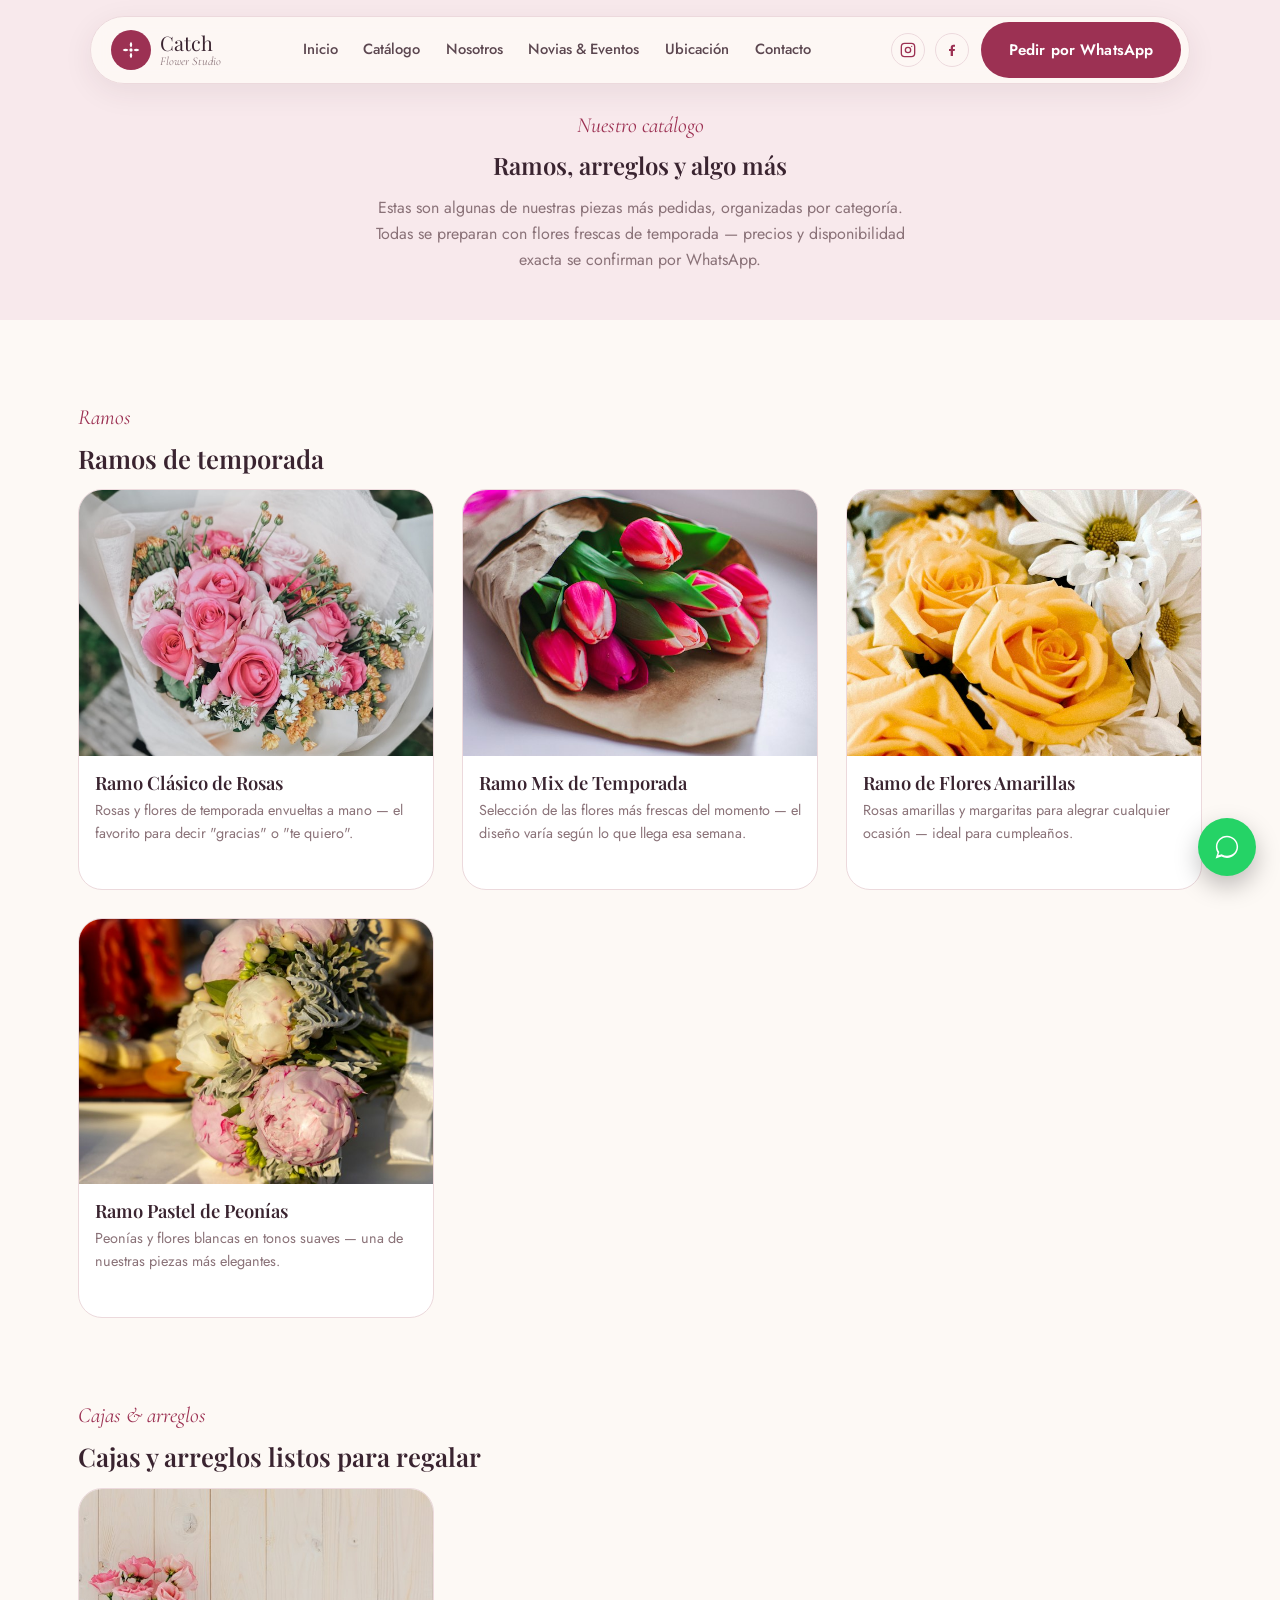
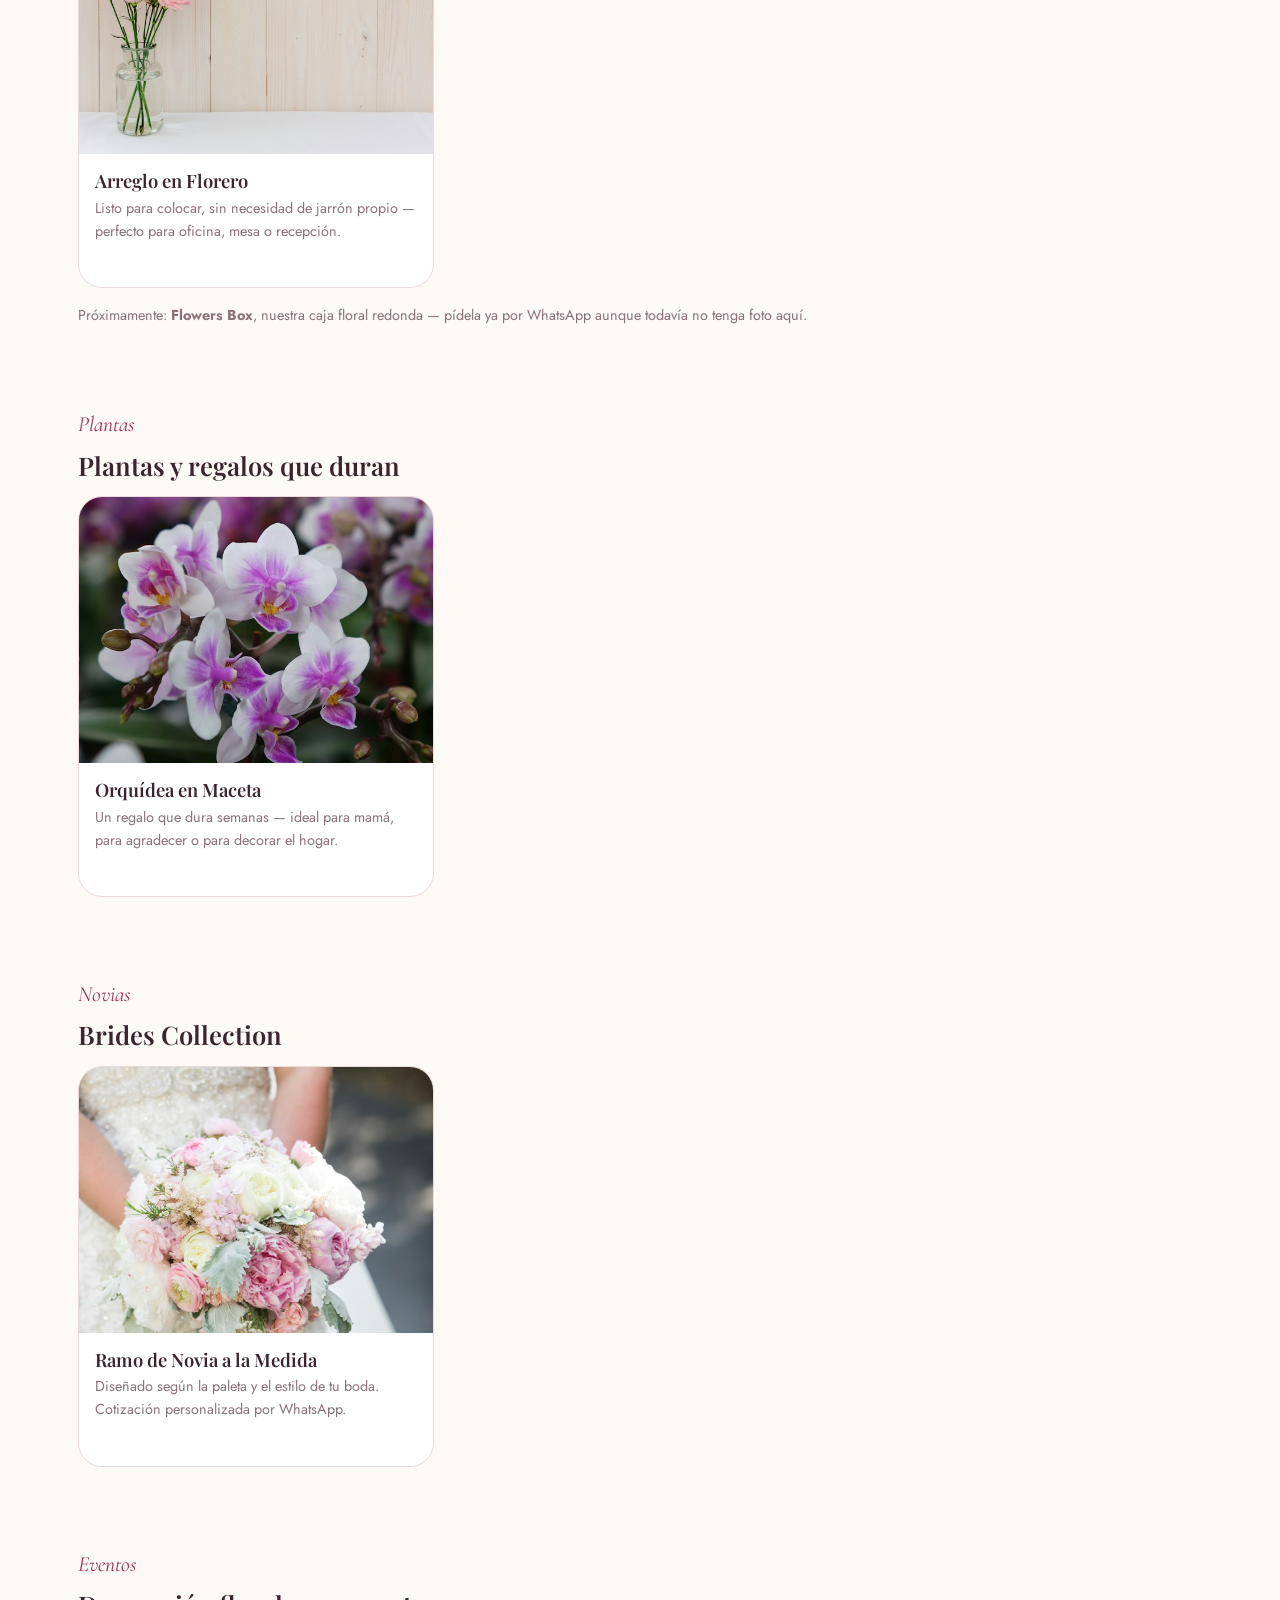
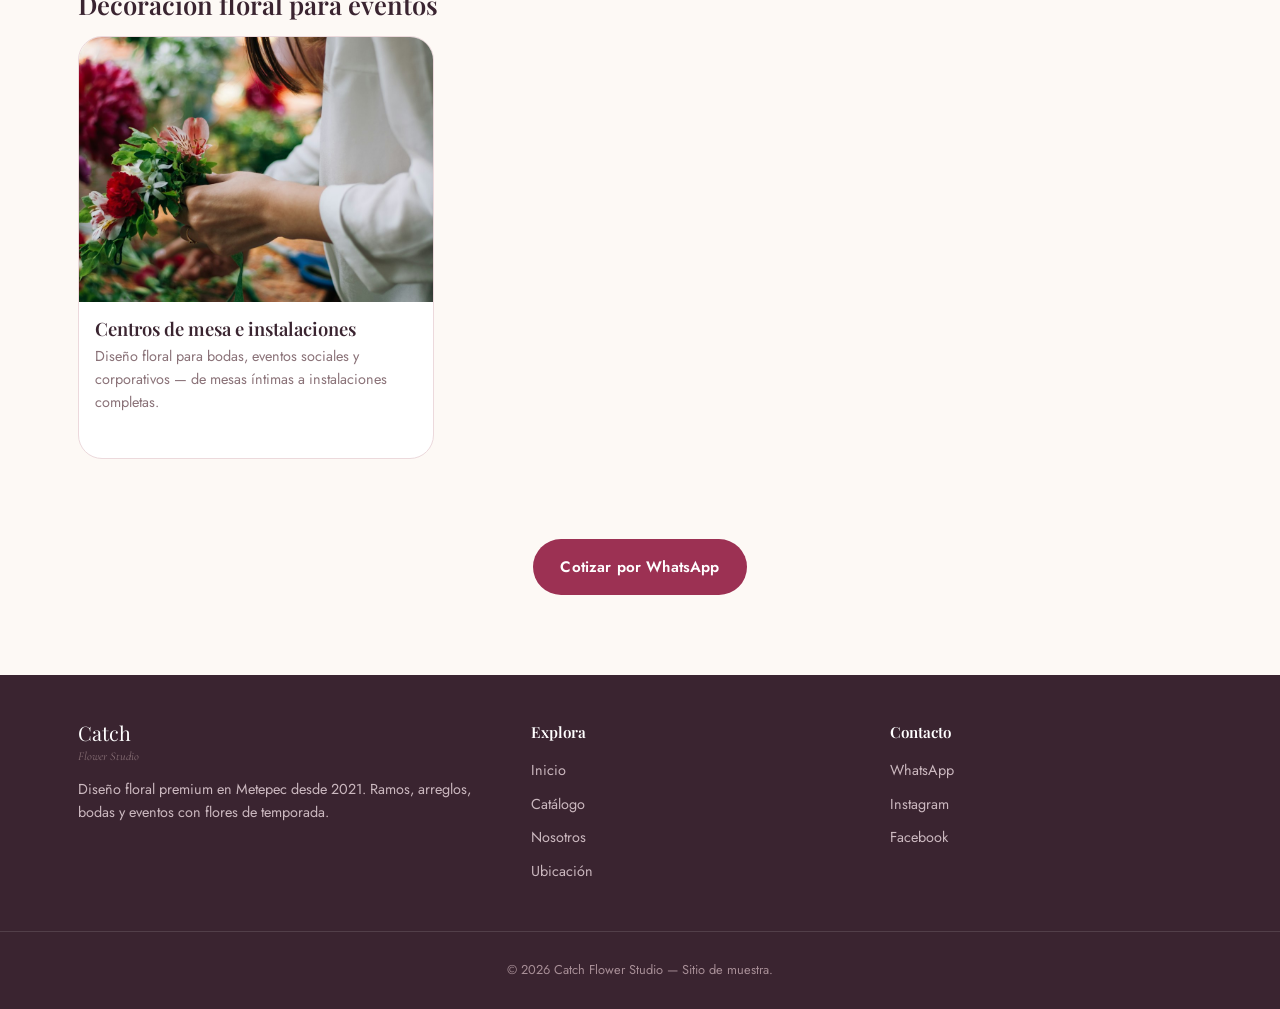
==== catalogo.html @ 6ced2c9b "Demo página web - Catch Flower Studio Landing page de muestra para Catch Flower Studio (florería en " ====
<!DOCTYPE html>
<html lang="es-MX">
<head>
<meta charset="UTF-8">
<meta name="viewport" content="width=device-width, initial-scale=1.0">
<title>Catálogo — Catch Flower Studio</title>

<link rel="preconnect" href="https://fonts.googleapis.com">
<link rel="preconnect" href="https://fonts.gstatic.com" crossorigin>
<link href="https://fonts.googleapis.com/css2?family=Playfair+Display:wght@500;600;700&family=Cormorant+Garamond:ital@1&family=Jost:wght@400;500;600;700&display=swap" rel="stylesheet">

<meta name="description" content="Catálogo de ramos, arreglos, plantas, novias y eventos de Catch Flower Studio — florería en Metepec. Pide por WhatsApp con entrega a domicilio en Metepec y Toluca.">
<link rel="canonical" href="https://catchflowerstudio.a01771796.workers.dev/catalogo.html">

<meta property="og:type" content="website">
<meta property="og:site_name" content="Catch Flower Studio">
<meta property="og:title" content="Catálogo — Catch Flower Studio">
<meta property="og:description" content="Ramos, arreglos, plantas, novias y eventos. Florería en Metepec con entrega a domicilio.">
<meta property="og:url" content="https://catchflowerstudio.a01771796.workers.dev/catalogo.html">
<meta property="og:image" content="https://catchflowerstudio.a01771796.workers.dev/images/hero-shop.jpg">
<meta property="og:locale" content="es_MX">

<link rel="icon" type="image/svg+xml" href="favicon.svg">
<link rel="stylesheet" href="style.css">
</head>
<body>

<!-- ============ HEADER ============ -->
<header class="site-header">
  <div class="header-inner">
    <a href="index.html" class="brand">
      <span class="brand-badge" aria-hidden="true">
        <svg viewBox="0 0 24 24" fill="#ffffff"><circle cx="12" cy="12" r="2"/><path d="M12 2c-2 2-2 5 0 7 2-2 2-5 0-7zM12 22c2-2 2-5 0-7-2 2-2 5 0 7zM2 12c2-2 5-2 7 0-2 2-5 2-7 0zM22 12c-2-2-5-2-7 0 2 2 5 2 7 0z"/></svg>
      </span>
      <span class="brand-name">Catch<small>Flower Studio</small></span>
    </a>

    <nav class="main-nav" id="main-nav">
      <a href="index.html#top">Inicio</a>
      <a href="catalogo.html">Catálogo</a>
      <a href="index.html#nosotros">Nosotros</a>
      <a href="index.html#servicios">Novias &amp; Eventos</a>
      <a href="index.html#ubicacion">Ubicación</a>
      <a href="index.html#contacto">Contacto</a>
    </nav>

    <div class="header-actions">
      <div class="social-inline">
        <a href="https://www.instagram.com/catchflowerstudio/" target="_blank" rel="noopener" aria-label="Instagram de Catch Flower Studio">
          <svg viewBox="0 0 24 24" fill="none" stroke="currentColor" stroke-width="2"><rect x="2" y="2" width="20" height="20" rx="5"/><circle cx="12" cy="12" r="4"/><circle cx="17.5" cy="6.5" r="1" fill="currentColor" stroke="none"/></svg>
        </a>
        <a href="https://www.facebook.com/catchfloreria/" target="_blank" rel="noopener" aria-label="Facebook de Catch Florería">
          <svg viewBox="0 0 24 24" fill="currentColor"><path d="M13.5 21v-7.5H16l.5-3H13.5V8.5c0-.9.3-1.5 1.6-1.5H16.5V4.3c-.3 0-1.3-.1-2.4-.1-2.4 0-4 1.5-4 4.2V10.5H7.5v3H10V21h3.5z"/></svg>
        </a>
      </div>
      <a class="btn btn-primary" href="https://wa.me/525574127775?text=Hola%20Catch%20Flower%20Studio%2C%20me%20gustar%C3%ADa%20pedir%20un%20arreglo%20floral%20%F0%9F%8C%B7" target="_blank" rel="noopener">
        Pedir por WhatsApp
      </a>
      <button class="nav-toggle" id="nav-toggle" aria-expanded="false" aria-controls="main-nav" aria-label="Abrir menú">
        <span></span>
      </button>
    </div>
  </div>
</header>

<!-- ============ HERO DE CATÁLOGO ============ -->
<section class="catalog-page-hero">
  <div class="container">
    <span class="eyebrow">Nuestro catálogo</span>
    <h1>Ramos, arreglos y algo más</h1>
    <p style="max-width:560px;margin:0 auto;color:var(--color-text-soft)">
      Estas son algunas de nuestras piezas más pedidas, organizadas por categoría. Todas se preparan con flores frescas de temporada — precios y disponibilidad exacta se confirman por WhatsApp.
    </p>
  </div>
</section>

<!-- PENDIENTE: este catálogo es una selección de muestra. El sitio anterior
     (catchfloreria.com/tienda) tenía un catálogo más extenso con precios —
     retomar esas fichas de producto y fotos originales cuando estén disponibles,
     y agregar aquí el archivo catalogo-data.js si la lista crece de ~15 ítems. -->

<section>
  <div class="container">

    <div class="catalog-category">
      <span class="eyebrow">Ramos</span>
      <h2>Ramos de temporada</h2>
      <div class="catalog-grid">
        <article class="catalog-card">
          <img src="images/ramo-rosas.jpg" alt="Ramo clásico de rosas rosas envuelto en papel kraft" loading="lazy">
          <div class="catalog-card-body">
            <h3>Ramo Clásico de Rosas</h3>
            <p>Rosas y flores de temporada envueltas a mano — el favorito para decir "gracias" o "te quiero".</p>
          </div>
        </article>
        <article class="catalog-card">
          <img src="images/ramo-mix-temporada.jpg" alt="Ramo mix de tulipanes rosas de temporada" loading="lazy">
          <div class="catalog-card-body">
            <h3>Ramo Mix de Temporada</h3>
            <p>Selección de las flores más frescas del momento — el diseño varía según lo que llega esa semana.</p>
          </div>
        </article>
        <article class="catalog-card">
          <img src="images/ramo-amarillo.jpg" alt="Ramo de rosas amarillas y margaritas blancas" loading="lazy">
          <div class="catalog-card-body">
            <h3>Ramo de Flores Amarillas</h3>
            <p>Rosas amarillas y margaritas para alegrar cualquier ocasión — ideal para cumpleaños.</p>
          </div>
        </article>
        <article class="catalog-card">
          <img src="images/ramo-peonias.jpg" alt="Ramo pastel de peonías rosas y blancas" loading="lazy">
          <div class="catalog-card-body">
            <h3>Ramo Pastel de Peonías</h3>
            <p>Peonías y flores blancas en tonos suaves — una de nuestras piezas más elegantes.</p>
          </div>
        </article>
      </div>
    </div>

    <div class="catalog-category">
      <span class="eyebrow">Cajas &amp; arreglos</span>
      <h2>Cajas y arreglos listos para regalar</h2>
      <div class="catalog-grid">
        <article class="catalog-card">
          <img src="images/arreglo-florero.jpg" alt="Arreglo floral en florero de vidrio con flores rosas" loading="lazy">
          <div class="catalog-card-body">
            <h3>Arreglo en Florero</h3>
            <p>Listo para colocar, sin necesidad de jarrón propio — perfecto para oficina, mesa o recepción.</p>
          </div>
        </article>
      </div>
      <!-- PENDIENTE: agregar tarjeta con foto real de "Flowers Box" (caja floral redonda) —
           producto confirmado del catálogo anterior de Catch (catchfloreria.com/tienda),
           sin foto propia disponible todavía para esta muestra. -->
      <p style="color:var(--color-text-soft);font-size:0.9rem;margin-top:var(--space-sm)">
        Próximamente: <strong>Flowers Box</strong>, nuestra caja floral redonda — pídela ya por WhatsApp aunque todavía no tenga foto aquí.
      </p>
    </div>

    <div class="catalog-category">
      <span class="eyebrow">Plantas</span>
      <h2>Plantas y regalos que duran</h2>
      <div class="catalog-grid">
        <article class="catalog-card">
          <img src="images/orquidea.jpg" alt="Orquídea rosa y blanca en maceta" loading="lazy">
          <div class="catalog-card-body">
            <h3>Orquídea en Maceta</h3>
            <p>Un regalo que dura semanas — ideal para mamá, para agradecer o para decorar el hogar.</p>
          </div>
        </article>
      </div>
    </div>

    <div class="catalog-category">
      <span class="eyebrow">Novias</span>
      <h2>Brides Collection</h2>
      <div class="catalog-grid">
        <article class="catalog-card">
          <img src="images/novias.jpg" alt="Novia sosteniendo un ramo de flores rosas y blancas" loading="lazy">
          <div class="catalog-card-body">
            <h3>Ramo de Novia a la Medida</h3>
            <p>Diseñado según la paleta y el estilo de tu boda. Cotización personalizada por WhatsApp.</p>
          </div>
        </article>
      </div>
    </div>

    <div class="catalog-category">
      <span class="eyebrow">Eventos</span>
      <h2>Decoración floral para eventos</h2>
      <div class="catalog-grid">
        <article class="catalog-card">
          <img src="images/eventos.jpg" alt="Florista preparando un arreglo floral para un evento" loading="lazy">
          <div class="catalog-card-body">
            <h3>Centros de mesa e instalaciones</h3>
            <p>Diseño floral para bodas, eventos sociales y corporativos — de mesas íntimas a instalaciones completas.</p>
          </div>
        </article>
      </div>
    </div>

    <div class="catalog-cta">
      <a class="btn btn-primary" href="https://wa.me/525574127775?text=Hola%2C%20me%20gustar%C3%ADa%20cotizar%20un%20pedido" target="_blank" rel="noopener">Cotizar por WhatsApp</a>
    </div>

  </div>
</section>

<!-- ============ FOOTER ============ -->
<footer class="site-footer">
  <div class="container footer-grid">
    <div class="footer-brand">
      <span class="brand-name">Catch<small>Flower Studio</small></span>
      <p>Diseño floral premium en Metepec desde 2021. Ramos, arreglos, bodas y eventos con flores de temporada.</p>
    </div>
    <div class="footer-col">
      <h4>Explora</h4>
      <ul>
        <li><a href="index.html#top">Inicio</a></li>
        <li><a href="catalogo.html">Catálogo</a></li>
        <li><a href="index.html#nosotros">Nosotros</a></li>
        <li><a href="index.html#ubicacion">Ubicación</a></li>
      </ul>
    </div>
    <div class="footer-col">
      <h4>Contacto</h4>
      <ul>
        <li><a href="https://wa.me/525574127775" target="_blank" rel="noopener">WhatsApp</a></li>
        <li><a href="https://www.instagram.com/catchflowerstudio/" target="_blank" rel="noopener">Instagram</a></li>
        <li><a href="https://www.facebook.com/catchfloreria/" target="_blank" rel="noopener">Facebook</a></li>
      </ul>
    </div>
  </div>
  <div class="footer-bottom">
    © 2026 Catch Flower Studio — Sitio de muestra.
  </div>
</footer>

<a class="whatsapp-float" href="https://wa.me/525574127775?text=Hola%20Catch%20Flower%20Studio%2C%20me%20gustar%C3%ADa%20pedir%20un%20arreglo%20floral%20%F0%9F%8C%B7" target="_blank" rel="noopener" aria-label="Pedir por WhatsApp">
  <svg viewBox="0 0 32 32" fill="currentColor"><path d="M16 3C9 3 3.3 8.7 3.3 15.7c0 2.5.7 4.8 1.9 6.8L3 29l6.7-2.1c1.9 1 4 1.6 6.3 1.6 7 0 12.7-5.7 12.7-12.7C28.7 8.7 23 3 16 3zm0 23c-2 0-3.9-.5-5.6-1.5l-.4-.2-4 1.2 1.2-3.9-.3-.4C5.8 19.6 5 17.7 5 15.7 5 9.7 9.9 4.8 16 4.8s11 4.9 11 10.9S22.1 26 16 26z"/></svg>
</a>

<script src="script.js"></script>
</body>
</html>
---- style.css ----
/* ============================================================
   Design tokens — adaptados de assets/tokens.css (skill
   landing-negocio-general) a la identidad real de Catch Flower
   Studio: rojo vino del logo, verde salvia de la fachada,
   rosa empolvado de sus fotos de producto.
   ============================================================ */
:root {
  /* Color */
  --color-bg: #fdf9f5;
  --color-panel: #f8e9ec;
  --color-panel-alt: #eef1e6;
  --color-footer: #3a2430;
  --color-border: #ecd9dc;
  --color-heading: #3a2430;
  --color-text: #5c4750;
  --color-text-soft: #8a7278;
  --color-white: #ffffff;
  --color-primary: #9c3153;
  --color-primary-dark: #7c2340;
  --color-accent-green: #a9c0a0;
  --color-gold: #c9a15a;

  /* Tipografía */
  --font-display: "Playfair Display", Georgia, serif;
  --font-script: "Cormorant Garamond", Georgia, serif;
  --font-body: "Jost", system-ui, sans-serif;

  /* Espaciado */
  --space-xs: 0.5rem;
  --space-sm: 1rem;
  --space-md: 1.75rem;
  --space-lg: 3rem;
  --space-xl: 5rem;

  /* Layout */
  --content-max: 1180px;
  --radius: 12px;
  --radius-lg: 24px;
  --transition: 0.25s ease;

  /* Header flotante tipo "pill" */
  --header-gap: 1rem;
  --header-height: 68px;
  --header-clearance: calc(var(--header-height) + var(--header-gap) * 2 + 0.5rem);
}

/* ============================================================
   Reset base
   ============================================================ */
* { box-sizing: border-box; }
html { scroll-behavior: smooth; }
body {
  margin: 0;
  background: var(--color-bg);
  color: var(--color-text);
  font-family: var(--font-body);
  font-size: 16px;
  line-height: 1.6;
  -webkit-font-smoothing: antialiased;
}
img { max-width: 100%; display: block; }
a { color: inherit; text-decoration: none; }
ul { margin: 0; padding: 0; list-style: none; }
h1, h2, h3, h4 {
  font-family: var(--font-display);
  color: var(--color-heading);
  margin: 0 0 var(--space-sm);
  line-height: 1.2;
  font-weight: 600;
}
p { margin: 0 0 var(--space-sm); }
.container {
  max-width: var(--content-max);
  margin: 0 auto;
  padding: 0 var(--space-md);
}
section { padding: var(--space-xl) 0; }
.eyebrow {
  display: inline-block;
  font-family: var(--font-script);
  font-style: italic;
  font-size: 1.35rem;
  color: var(--color-primary);
  margin-bottom: var(--space-xs);
}
.section-head { text-align: center; max-width: 640px; margin: 0 auto var(--space-lg); }
.section-head p { color: var(--color-text-soft); }

/* Palabra circulada a mano — acento tipográfico */
.doodle-word {
  position: relative;
  display: inline-block;
  white-space: nowrap;
}
.doodle-word::before {
  content: "";
  position: absolute;
  inset: -0.08em -0.2em;
  border: 2px solid var(--color-primary);
  border-radius: 60% 40% 55% 45% / 45% 55% 40% 60%;
  transform: rotate(-2deg);
  pointer-events: none;
  opacity: 0.6;
}

/* ============================================================
   Botones
   ============================================================ */
.btn {
  display: inline-flex;
  align-items: center;
  gap: 0.5rem;
  padding: 0.85rem 1.6rem;
  border-radius: 999px;
  font-family: var(--font-body);
  font-weight: 600;
  font-size: 0.95rem;
  letter-spacing: 0.01em;
  border: 2px solid transparent;
  cursor: pointer;
  transition: transform var(--transition), box-shadow var(--transition), background var(--transition);
}
.btn-primary {
  background: var(--color-primary);
  color: var(--color-white);
}
.btn-primary:hover { background: var(--color-primary-dark); transform: translateY(-1px); }
.btn-outline {
  background: transparent;
  border-color: var(--color-primary);
  color: var(--color-primary);
}
.btn-outline:hover { background: var(--color-primary); color: var(--color-white); }
.btn-light {
  background: var(--color-white);
  color: var(--color-primary);
}
.btn-light:hover { transform: translateY(-1px); box-shadow: 0 8px 20px rgba(0,0,0,0.15); }
.btn svg { width: 18px; height: 18px; flex-shrink: 0; }

/* ============================================================
   Header flotante "pill"
   ============================================================ */
.site-header {
  position: fixed;
  top: var(--header-gap);
  left: 50%;
  transform: translateX(-50%);
  width: calc(100% - 2rem);
  max-width: 1100px;
  height: var(--header-height);
  background: rgba(253, 249, 245, 0.9);
  backdrop-filter: blur(10px);
  border: 1px solid var(--color-border);
  border-radius: 999px;
  z-index: 1000;
  box-shadow: 0 8px 30px rgba(58, 36, 48, 0.08);
}
.site-header .header-inner {
  height: 100%;
  display: flex;
  align-items: center;
  justify-content: space-between;
  padding: 0 0.5rem 0 1.25rem;
}
.brand {
  display: flex;
  align-items: center;
  gap: 0.6rem;
  flex-shrink: 0;
}
.brand-badge {
  width: 40px;
  height: 40px;
  border-radius: 50%;
  background: var(--color-primary);
  display: flex;
  align-items: center;
  justify-content: center;
  flex-shrink: 0;
}
.brand-badge svg { width: 20px; height: 20px; }
.brand-name {
  font-family: var(--font-display);
  font-size: 1.25rem;
  color: var(--color-heading);
  line-height: 1;
}
.brand-name small {
  display: block;
  font-family: var(--font-script);
  font-style: italic;
  font-size: 0.75rem;
  color: var(--color-text-soft);
  font-weight: 400;
  margin-top: 2px;
}

.main-nav {
  display: flex;
  align-items: center;
  gap: 1.6rem;
}
.main-nav a {
  font-size: 0.92rem;
  font-weight: 500;
  color: var(--color-text);
  transition: color var(--transition);
}
.main-nav a:hover { color: var(--color-primary); }

.header-actions { display: flex; align-items: center; gap: 0.75rem; }
.social-inline { display: flex; gap: 0.6rem; }
.social-inline a {
  width: 34px;
  height: 34px;
  border-radius: 50%;
  border: 1px solid var(--color-border);
  display: flex;
  align-items: center;
  justify-content: center;
  transition: background var(--transition), border-color var(--transition);
}
.social-inline a:hover { background: var(--color-panel); border-color: var(--color-primary); }
.social-inline svg { width: 16px; height: 16px; color: var(--color-primary); }

.nav-toggle {
  display: none;
  width: 40px;
  height: 40px;
  border-radius: 50%;
  border: 1px solid var(--color-border);
  background: transparent;
  align-items: center;
  justify-content: center;
  cursor: pointer;
  flex-shrink: 0;
}
.nav-toggle span,
.nav-toggle span::before,
.nav-toggle span::after {
  display: block;
  width: 18px;
  height: 2px;
  background: var(--color-heading);
  position: relative;
  transition: transform var(--transition), opacity var(--transition);
}
.nav-toggle span::before,
.nav-toggle span::after { content: ""; position: absolute; left: 0; }
.nav-toggle span::before { top: -6px; }
.nav-toggle span::after { top: 6px; }
.nav-toggle[aria-expanded="true"] span { background: transparent; }
.nav-toggle[aria-expanded="true"] span::before { transform: rotate(45deg); top: 0; }
.nav-toggle[aria-expanded="true"] span::after { transform: rotate(-45deg); top: 0; }

/* ============================================================
   Hero
   ============================================================ */
.hero {
  position: relative;
  min-height: 92vh;
  display: flex;
  align-items: center;
  padding-top: var(--header-clearance);
  overflow: hidden;
}
.hero-bg {
  position: absolute;
  inset: 0;
  background: url("images/hero-shop.jpg") center 30% / cover no-repeat;
}
.hero-bg::after {
  content: "";
  position: absolute;
  inset: 0;
  background: linear-gradient(180deg, rgba(58,36,48,0.55) 0%, rgba(58,36,48,0.72) 100%);
}
.hero-content {
  position: relative;
  z-index: 2;
  max-width: 640px;
  color: var(--color-white);
}
.hero-content .eyebrow { color: #f3c9d3; }
.hero-content h1 {
  color: var(--color-white);
  font-size: clamp(2.4rem, 5vw, 3.6rem);
  margin-bottom: var(--space-sm);
}
.hero-content .doodle-word::before { border-color: #f3c9d3; opacity: 0.8; }
.hero-content p.lead {
  font-size: 1.15rem;
  color: #f3e6e9;
  max-width: 520px;
}
.hero-meta {
  display: flex;
  flex-wrap: wrap;
  gap: 0.5rem 1.5rem;
  margin: var(--space-sm) 0 var(--space-md);
  font-size: 0.9rem;
  color: #f3e6e9;
}
.hero-meta span { display: flex; align-items: center; gap: 0.4rem; }
.hero-meta svg { width: 16px; height: 16px; color: var(--color-gold); }
.hero-actions { display: flex; flex-wrap: wrap; gap: 1rem; }

/* ============================================================
   Sobre nosotros
   ============================================================ */
.about {
  background: var(--color-panel);
}
.about-grid {
  display: grid;
  grid-template-columns: 0.9fr 1.1fr;
  gap: var(--space-xl);
  align-items: center;
}
.about-card img {
  border-radius: var(--radius-lg);
  width: 100%;
  aspect-ratio: 4/5;
  object-fit: cover;
  box-shadow: 0 20px 40px rgba(58, 36, 48, 0.15);
}
.about-text .eyebrow { display: block; }
.about-text h2 { font-size: clamp(1.8rem, 3vw, 2.4rem); }
.about-facts {
  display: grid;
  grid-template-columns: repeat(3, 1fr);
  gap: var(--space-sm);
  margin-top: var(--space-md);
}
.about-fact {
  background: var(--color-white);
  border-radius: var(--radius);
  padding: var(--space-sm);
  text-align: center;
  border: 1px solid var(--color-border);
}
.about-fact strong {
  display: block;
  font-family: var(--font-display);
  font-size: 1.4rem;
  color: var(--color-primary);
}
.about-fact span { font-size: 0.82rem; color: var(--color-text-soft); }

/* ============================================================
   Catálogo (tarjetas)
   ============================================================ */
.catalog-grid {
  display: grid;
  grid-template-columns: repeat(3, 1fr);
  gap: var(--space-md);
}
.catalog-card {
  background: var(--color-white);
  border-radius: var(--radius-lg);
  overflow: hidden;
  border: 1px solid var(--color-border);
  transition: transform var(--transition), box-shadow var(--transition);
}
.catalog-card:hover { transform: translateY(-4px); box-shadow: 0 16px 32px rgba(58, 36, 48, 0.12); }
.catalog-card img { aspect-ratio: 4/3; object-fit: cover; width: 100%; }
.catalog-card-body { padding: var(--space-sm) var(--space-sm) var(--space-md); }
.catalog-card-body h3 { font-size: 1.15rem; margin-bottom: 0.3rem; }
.catalog-card-body p { font-size: 0.9rem; color: var(--color-text-soft); margin-bottom: var(--space-sm); }
.catalog-tag {
  display: inline-block;
  font-size: 0.72rem;
  text-transform: uppercase;
  letter-spacing: 0.06em;
  color: var(--color-primary);
  background: var(--color-panel);
  padding: 0.25rem 0.6rem;
  border-radius: 999px;
  margin-bottom: 0.6rem;
}
.catalog-cta { text-align: center; margin-top: var(--space-lg); }

/* ============================================================
   Servicios especiales
   ============================================================ */
.services { background: var(--color-panel-alt); }
.services-grid {
  display: grid;
  grid-template-columns: repeat(3, 1fr);
  gap: var(--space-md);
}
.service-card {
  background: var(--color-white);
  border-radius: var(--radius-lg);
  overflow: hidden;
  border: 1px solid var(--color-border);
  display: flex;
  flex-direction: column;
}
.service-card img { aspect-ratio: 16/10; object-fit: cover; width: 100%; }
.service-card-body { padding: var(--space-md); flex: 1; display: flex; flex-direction: column; }
.service-card-body h3 { font-size: 1.3rem; }
.service-card-body p { color: var(--color-text-soft); flex: 1; }
.service-card-body a { margin-top: var(--space-sm); font-weight: 600; color: var(--color-primary); }
.service-card-body a:hover { text-decoration: underline; }

/* ============================================================
   Testimonios
   ============================================================ */
.testimonials-grid {
  display: grid;
  grid-template-columns: repeat(2, 1fr);
  gap: var(--space-md);
}
.testimonial-card {
  background: var(--color-panel);
  border-radius: var(--radius-lg);
  padding: var(--space-lg);
  position: relative;
}
.testimonial-card::before {
  content: "\201C";
  font-family: var(--font-display);
  font-size: 4rem;
  color: var(--color-primary);
  opacity: 0.25;
  position: absolute;
  top: 0.5rem;
  left: 1.2rem;
  line-height: 1;
}
.testimonial-card p.quote {
  font-family: var(--font-script);
  font-style: italic;
  font-size: 1.25rem;
  color: var(--color-heading);
  position: relative;
  z-index: 1;
}
.testimonial-author {
  display: flex;
  align-items: center;
  gap: 0.6rem;
  margin-top: var(--space-sm);
}
.testimonial-avatar {
  width: 38px;
  height: 38px;
  border-radius: 50%;
  background: var(--color-primary);
  color: var(--color-white);
  display: flex;
  align-items: center;
  justify-content: center;
  font-family: var(--font-display);
  font-size: 0.95rem;
}
.testimonial-author strong { display: block; font-size: 0.92rem; }
.testimonial-author span { font-size: 0.8rem; color: var(--color-text-soft); }

/* ============================================================
   Ubicación y mapa
   ============================================================ */
.location-grid {
  display: grid;
  grid-template-columns: repeat(3, 1fr);
  gap: var(--space-md);
  margin-bottom: var(--space-lg);
}
.location-card {
  background: var(--color-white);
  border: 1px solid var(--color-border);
  border-radius: var(--radius-lg);
  padding: var(--space-md);
}
.location-card svg { width: 28px; height: 28px; color: var(--color-primary); margin-bottom: var(--space-xs); }
.location-card h3 { font-size: 1.05rem; margin-bottom: 0.3rem; }
.location-card p { color: var(--color-text-soft); font-size: 0.92rem; margin-bottom: 0; }

.map-placeholder {
  border-radius: var(--radius-lg);
  overflow: hidden;
  height: 340px;
  background: var(--color-panel-alt) url("images/hero-shop.jpg") center/cover;
  position: relative;
  display: flex;
  align-items: center;
  justify-content: center;
}
.map-placeholder::before {
  content: "";
  position: absolute;
  inset: 0;
  background: rgba(58, 36, 48, 0.45);
}
.map-trigger {
  position: relative;
  z-index: 1;
}
.map-placeholder iframe { width: 100%; height: 100%; border: 0; display: block; }

/* ============================================================
   Contacto
   ============================================================ */
.contact { background: var(--color-primary); color: var(--color-white); }
.contact-grid {
  display: grid;
  grid-template-columns: 1.1fr 0.9fr;
  gap: var(--space-xl);
  align-items: center;
}
.contact h2 { color: var(--color-white); }
.contact .eyebrow { color: #f3c9d3; }
.contact p.lead { color: #f3e6e9; }
.contact-list { display: grid; gap: var(--space-sm); margin-top: var(--space-md); }
.contact-item {
  display: flex;
  align-items: center;
  gap: 0.8rem;
  background: rgba(255,255,255,0.08);
  border-radius: var(--radius);
  padding: 0.9rem 1.1rem;
}
.contact-item svg { width: 20px; height: 20px; flex-shrink: 0; color: var(--color-gold); }
.contact-item a, .contact-item span { font-size: 0.95rem; }
.contact-card {
  background: var(--color-white);
  color: var(--color-text);
  border-radius: var(--radius-lg);
  padding: var(--space-lg);
  text-align: center;
}
.contact-card h3 { color: var(--color-heading); }
.contact-card .btn-primary { width: 100%; justify-content: center; margin-top: var(--space-sm); }

/* ============================================================
   Footer
   ============================================================ */
.site-footer {
  background: var(--color-footer);
  color: #cbb8bf;
  padding: var(--space-lg) 0 var(--space-md);
}
.footer-grid {
  display: grid;
  grid-template-columns: 1.3fr 1fr 1fr;
  gap: var(--space-lg);
}
.footer-brand .brand-name { color: var(--color-white); }
.footer-brand p { color: #cbb8bf; font-size: 0.9rem; margin-top: var(--space-sm); }
.footer-col h4 { color: var(--color-white); font-size: 0.95rem; margin-bottom: var(--space-sm); }
.footer-col ul { display: grid; gap: 0.5rem; }
.footer-col a { font-size: 0.9rem; color: #cbb8bf; transition: color var(--transition); }
.footer-col a:hover { color: var(--color-white); }
.footer-bottom {
  margin-top: var(--space-lg);
  padding-top: var(--space-md);
  border-top: 1px solid rgba(255,255,255,0.12);
  text-align: center;
  font-size: 0.8rem;
  color: #a88f97;
}

/* ============================================================
   WhatsApp flotante
   ============================================================ */
.whatsapp-float {
  position: fixed;
  bottom: 1.5rem;
  right: 1.5rem;
  width: 58px;
  height: 58px;
  border-radius: 50%;
  background: #25D366;
  display: flex;
  align-items: center;
  justify-content: center;
  box-shadow: 0 10px 24px rgba(0,0,0,0.25);
  z-index: 999;
  transition: transform var(--transition);
}
.whatsapp-float:hover { transform: scale(1.08); }
.whatsapp-float svg { width: 28px; height: 28px; color: #fff; }

/* ============================================================
   Página de catálogo completo
   ============================================================ */
.catalog-page-hero {
  padding-top: var(--header-clearance);
  padding-bottom: var(--space-lg);
  background: var(--color-panel);
  text-align: center;
}
.catalog-category { margin-bottom: var(--space-xl); }
.catalog-category h2 { font-size: 1.6rem; }
.catalog-category .eyebrow { display: block; }

/* ============================================================
   Responsive
   ============================================================ */
@media (max-width: 900px) {
  .about-grid { grid-template-columns: 1fr; }
  .about-card img { aspect-ratio: 16/9; }
  .catalog-grid { grid-template-columns: repeat(2, 1fr); }
  .services-grid { grid-template-columns: 1fr; }
  .testimonials-grid { grid-template-columns: 1fr; }
  .location-grid { grid-template-columns: 1fr; }
  .contact-grid { grid-template-columns: 1fr; }
  .footer-grid { grid-template-columns: 1fr; gap: var(--space-md); }
}

@media (max-width: 768px) {
  .main-nav, .social-inline { display: none; }
  .nav-toggle { display: flex; }
  .main-nav {
    position: fixed;
    top: calc(var(--header-clearance) - 0.5rem);
    left: 1rem;
    right: 1rem;
    background: var(--color-white);
    border: 1px solid var(--color-border);
    border-radius: var(--radius-lg);
    flex-direction: column;
    align-items: flex-start;
    padding: var(--space-sm) var(--space-md);
    gap: 0.9rem;
    box-shadow: 0 16px 32px rgba(58,36,48,0.15);
    opacity: 0;
    pointer-events: none;
    transform: translateY(-8px);
    transition: opacity var(--transition), transform var(--transition);
  }
  .main-nav.is-open {
    display: flex;
    opacity: 1;
    pointer-events: auto;
    transform: translateY(0);
  }
}

@media (max-width: 390px) {
  .container { padding: 0 var(--space-sm); }
  .hero-content h1 { font-size: 2.1rem; }
  .about-facts { grid-template-columns: 1fr; }
  .catalog-grid { grid-template-columns: 1fr; }
}
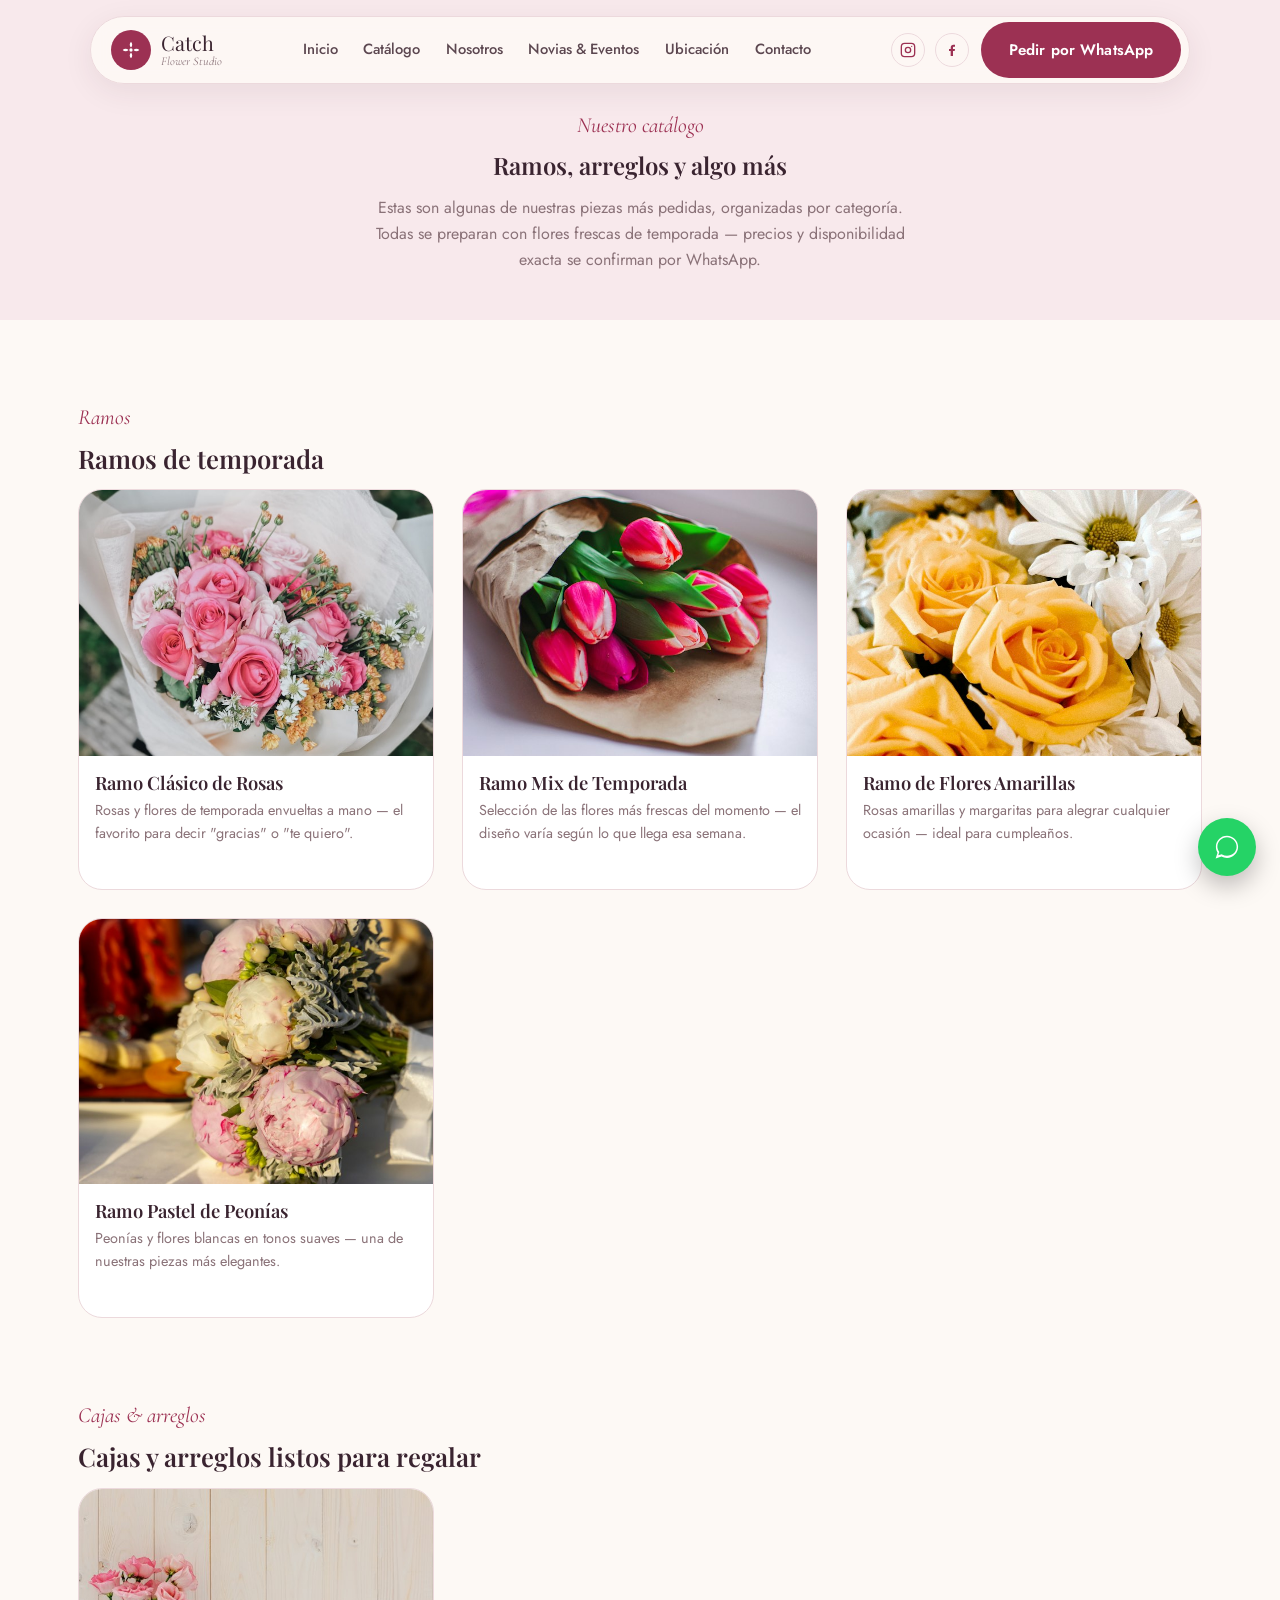
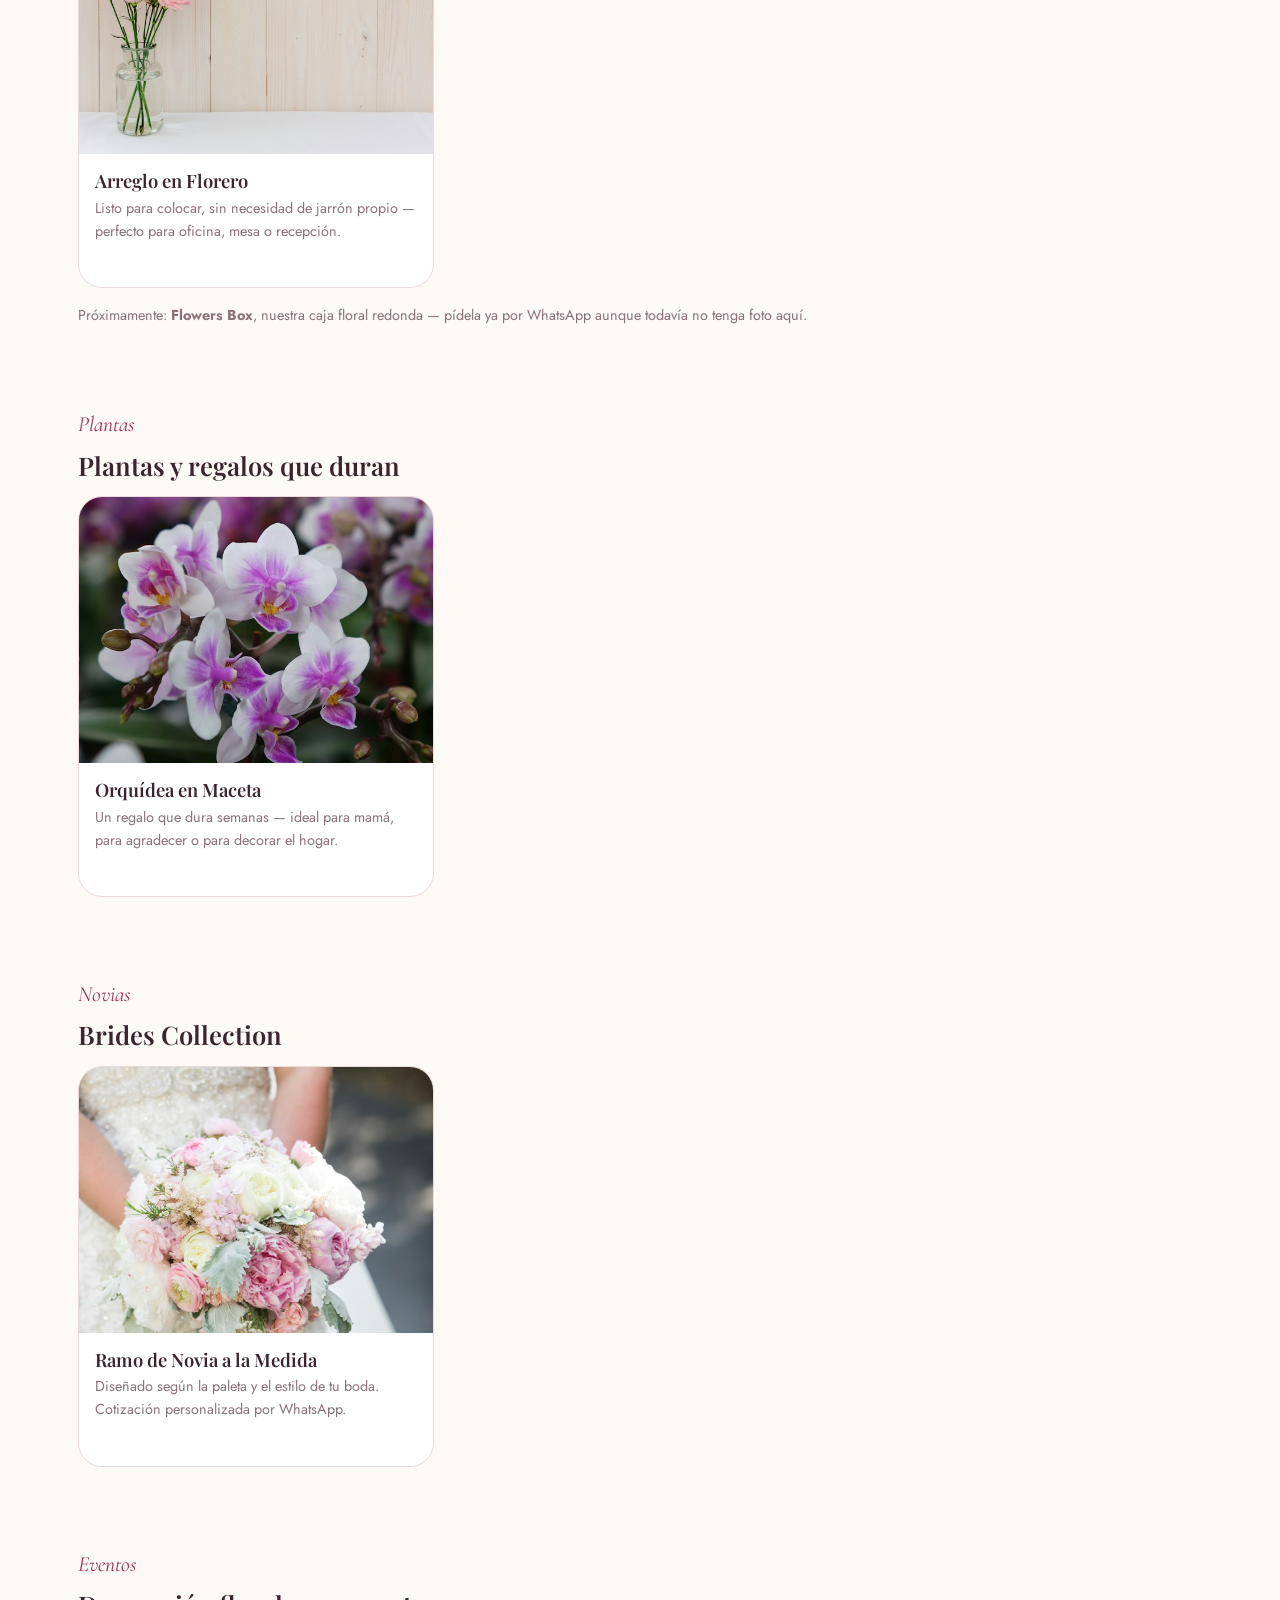
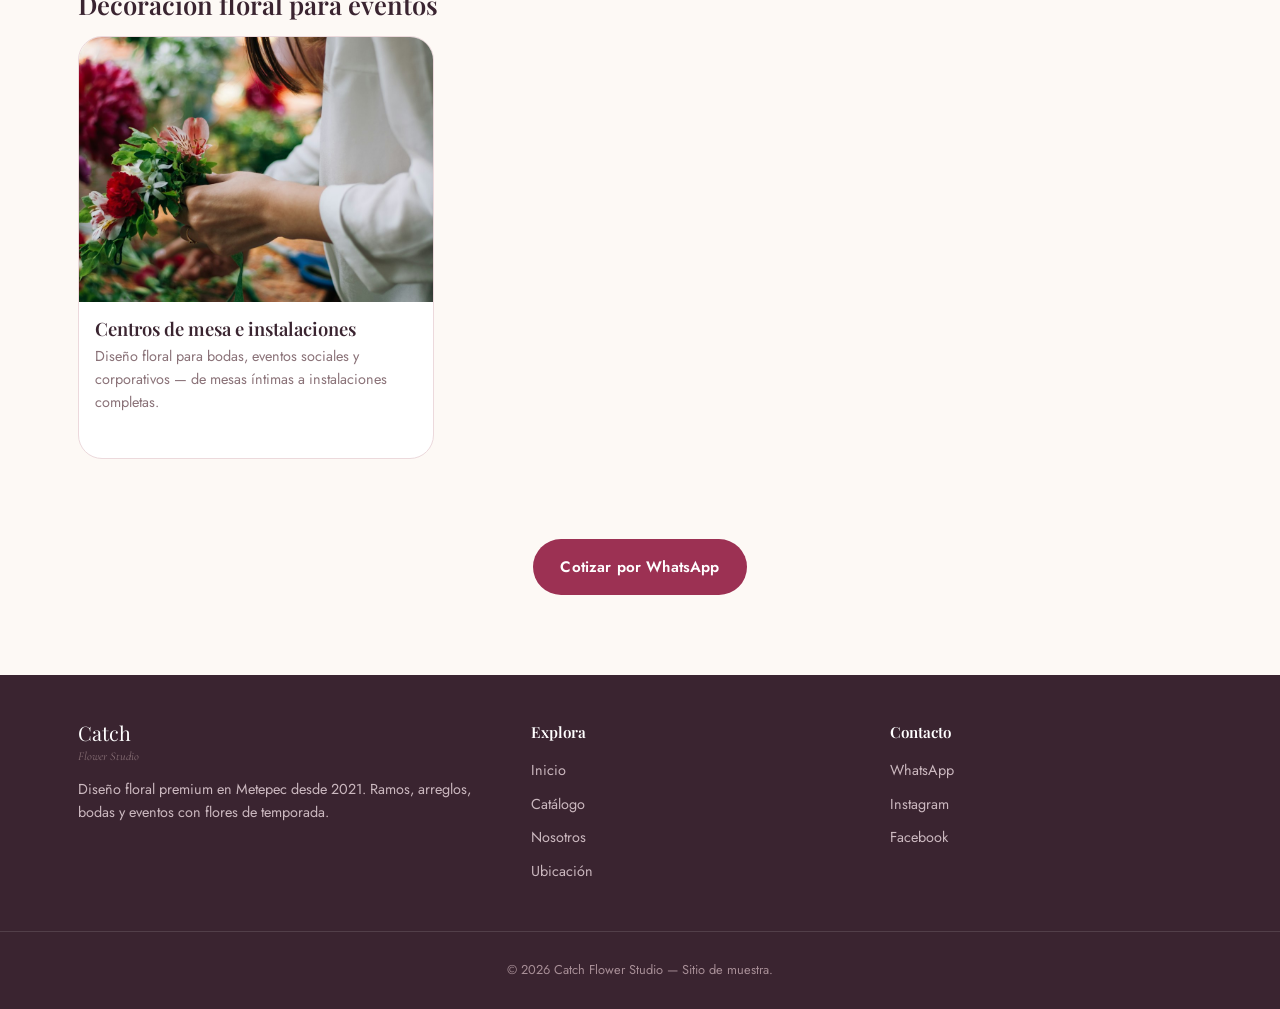
==== commit 5e1820fa: "Ajusta responsive móvil y agrega imagen de preview para WhatsApp/Instagram - Corrige el header en pa" ====
--- a/catalogo.html
+++ b/catalogo.html
@@ -17,8 +17,18 @@
 <meta property="og:title" content="Catálogo — Catch Flower Studio">
 <meta property="og:description" content="Ramos, arreglos, plantas, novias y eventos. Florería en Metepec con entrega a domicilio.">
 <meta property="og:url" content="https://catchflowerstudio.a01771796.workers.dev/catalogo.html">
-<meta property="og:image" content="https://catchflowerstudio.a01771796.workers.dev/images/hero-shop.jpg">
+<meta property="og:image" content="https://catchflowerstudio.a01771796.workers.dev/images/og-image.jpg">
+<meta property="og:image:secure_url" content="https://catchflowerstudio.a01771796.workers.dev/images/og-image.jpg">
+<meta property="og:image:type" content="image/jpeg">
+<meta property="og:image:width" content="1200">
+<meta property="og:image:height" content="630">
+<meta property="og:image:alt" content="Flores frescas de temporada en Catch Flower Studio, Metepec">
 <meta property="og:locale" content="es_MX">
+
+<meta name="twitter:card" content="summary_large_image">
+<meta name="twitter:title" content="Catálogo — Catch Flower Studio">
+<meta name="twitter:description" content="Ramos, arreglos, plantas, novias y eventos. Florería en Metepec con entrega a domicilio.">
+<meta name="twitter:image" content="https://catchflowerstudio.a01771796.workers.dev/images/og-image.jpg">
 
 <link rel="icon" type="image/svg+xml" href="favicon.svg">
 <link rel="stylesheet" href="style.css">
--- a/style.css
+++ b/style.css
@@ -639,9 +639,21 @@
   }
 }
 
+@media (max-width: 480px) {
+  /* El botón de WhatsApp del header y el hamburguesa no caben junto al
+     nombre de la marca en pantallas angostas — se quita el botón de texto
+     aquí y se deja el botón flotante de WhatsApp como acceso rápido. */
+  .header-actions .btn-primary { display: none; }
+}
+
 @media (max-width: 390px) {
   .container { padding: 0 var(--space-sm); }
+  .brand-name { font-size: 1.1rem; }
   .hero-content h1 { font-size: 2.1rem; }
+  .hero-actions { flex-direction: column; align-items: stretch; }
+  .hero-actions .btn { justify-content: center; }
   .about-facts { grid-template-columns: 1fr; }
   .catalog-grid { grid-template-columns: 1fr; }
-}
+  .whatsapp-float { width: 50px; height: 50px; bottom: 1rem; right: 1rem; }
+  .whatsapp-float svg { width: 24px; height: 24px; }
+}
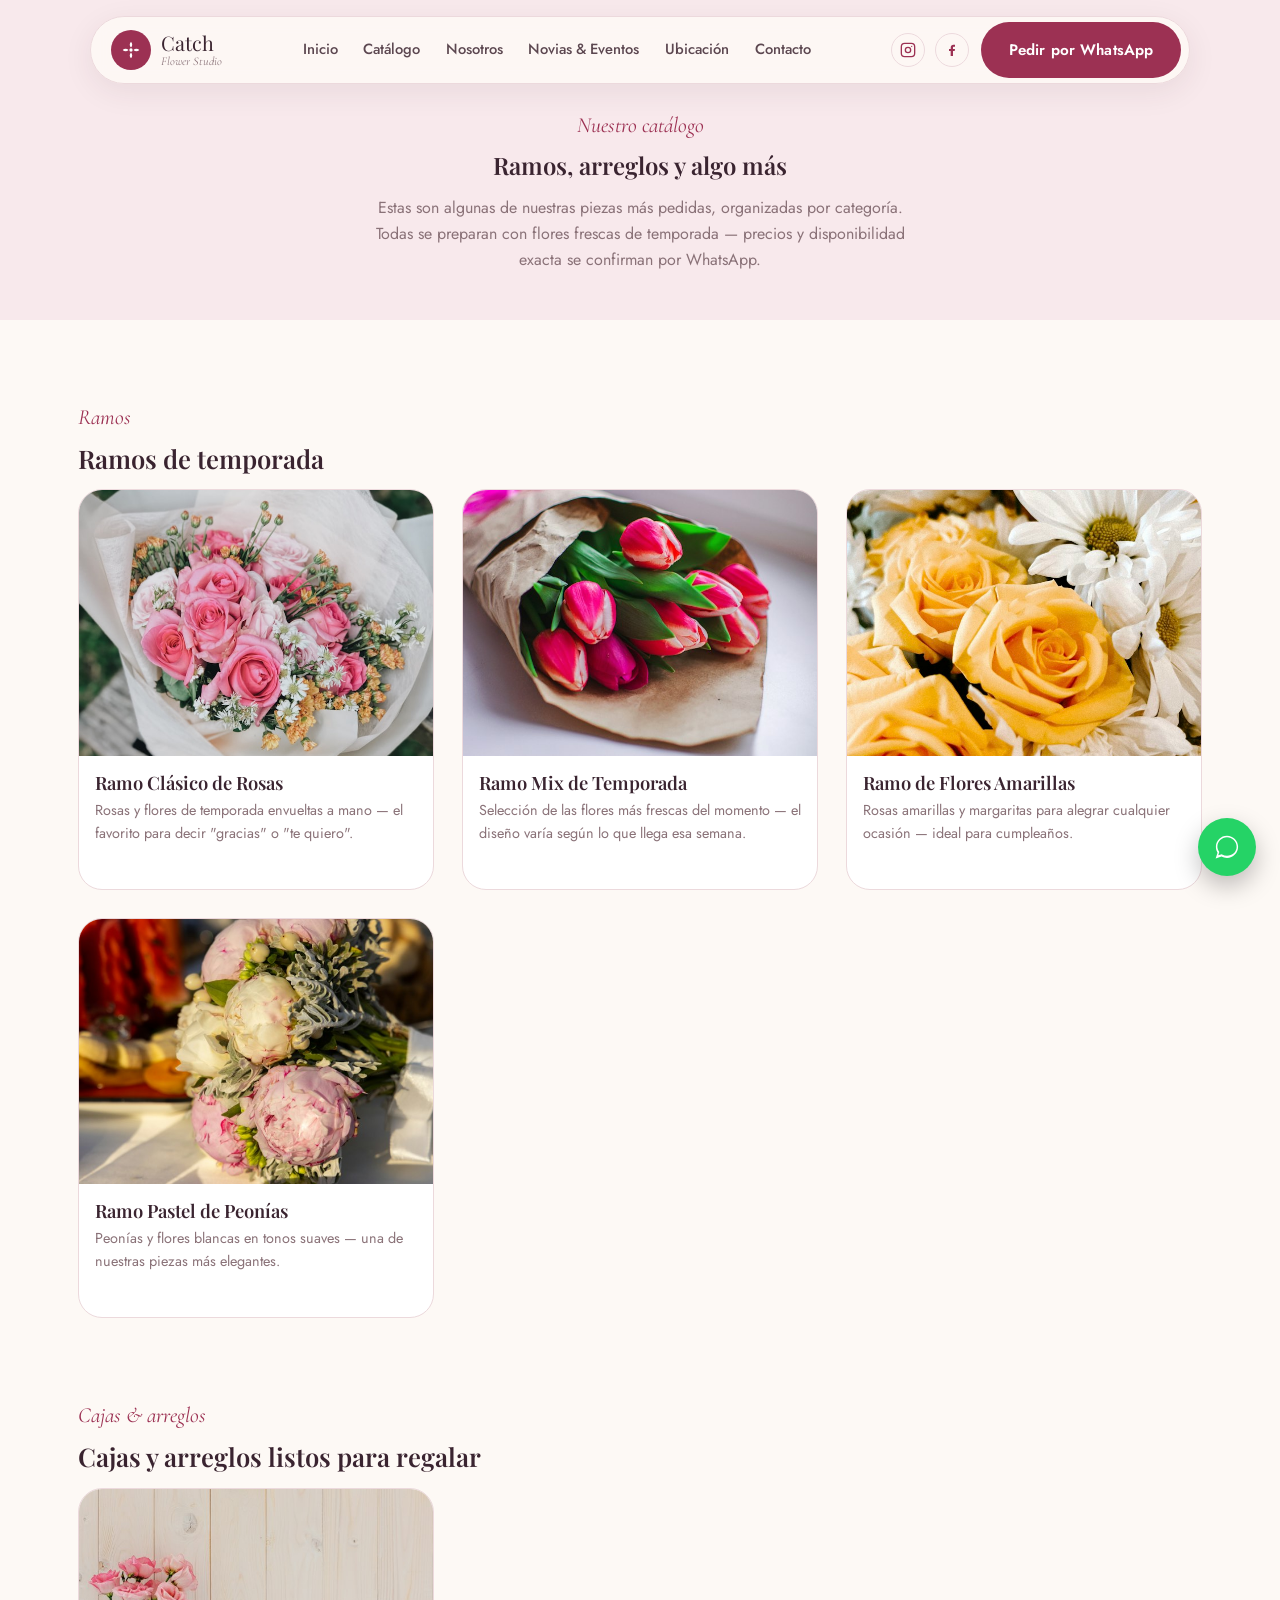
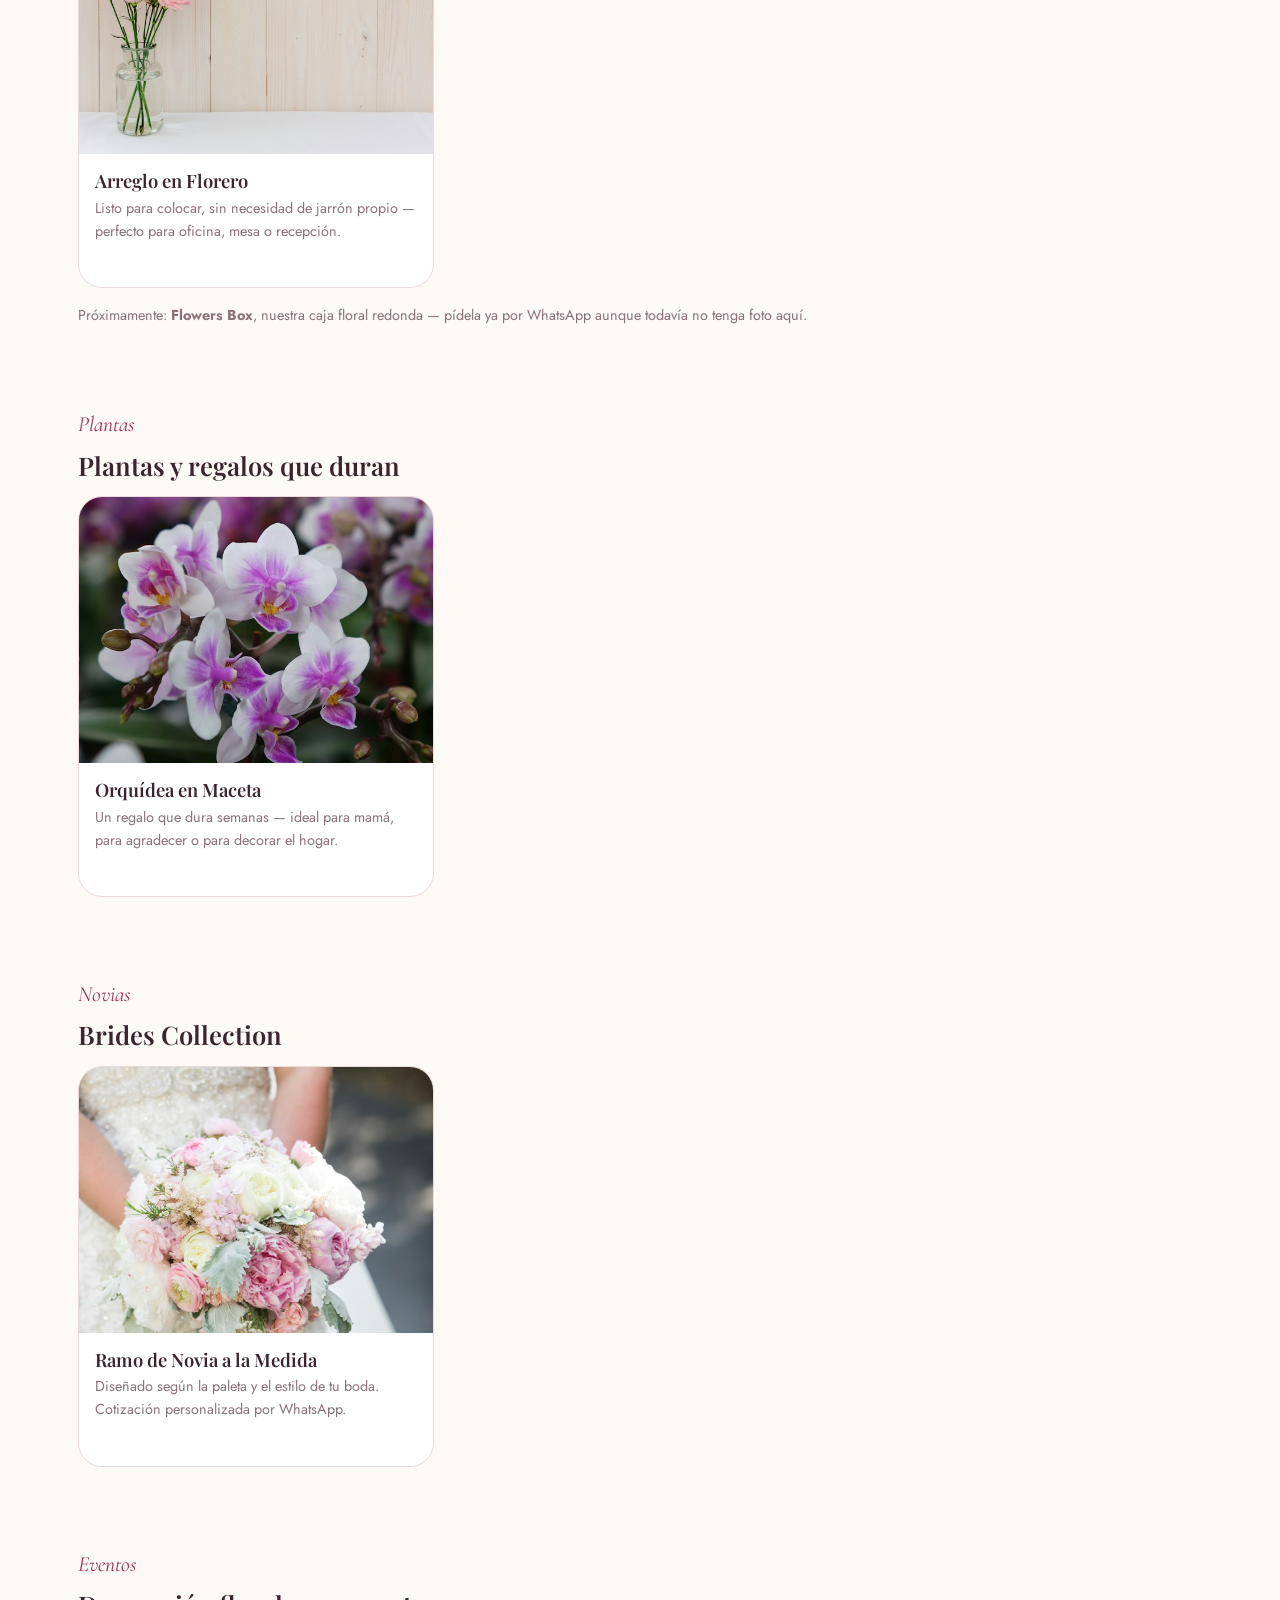
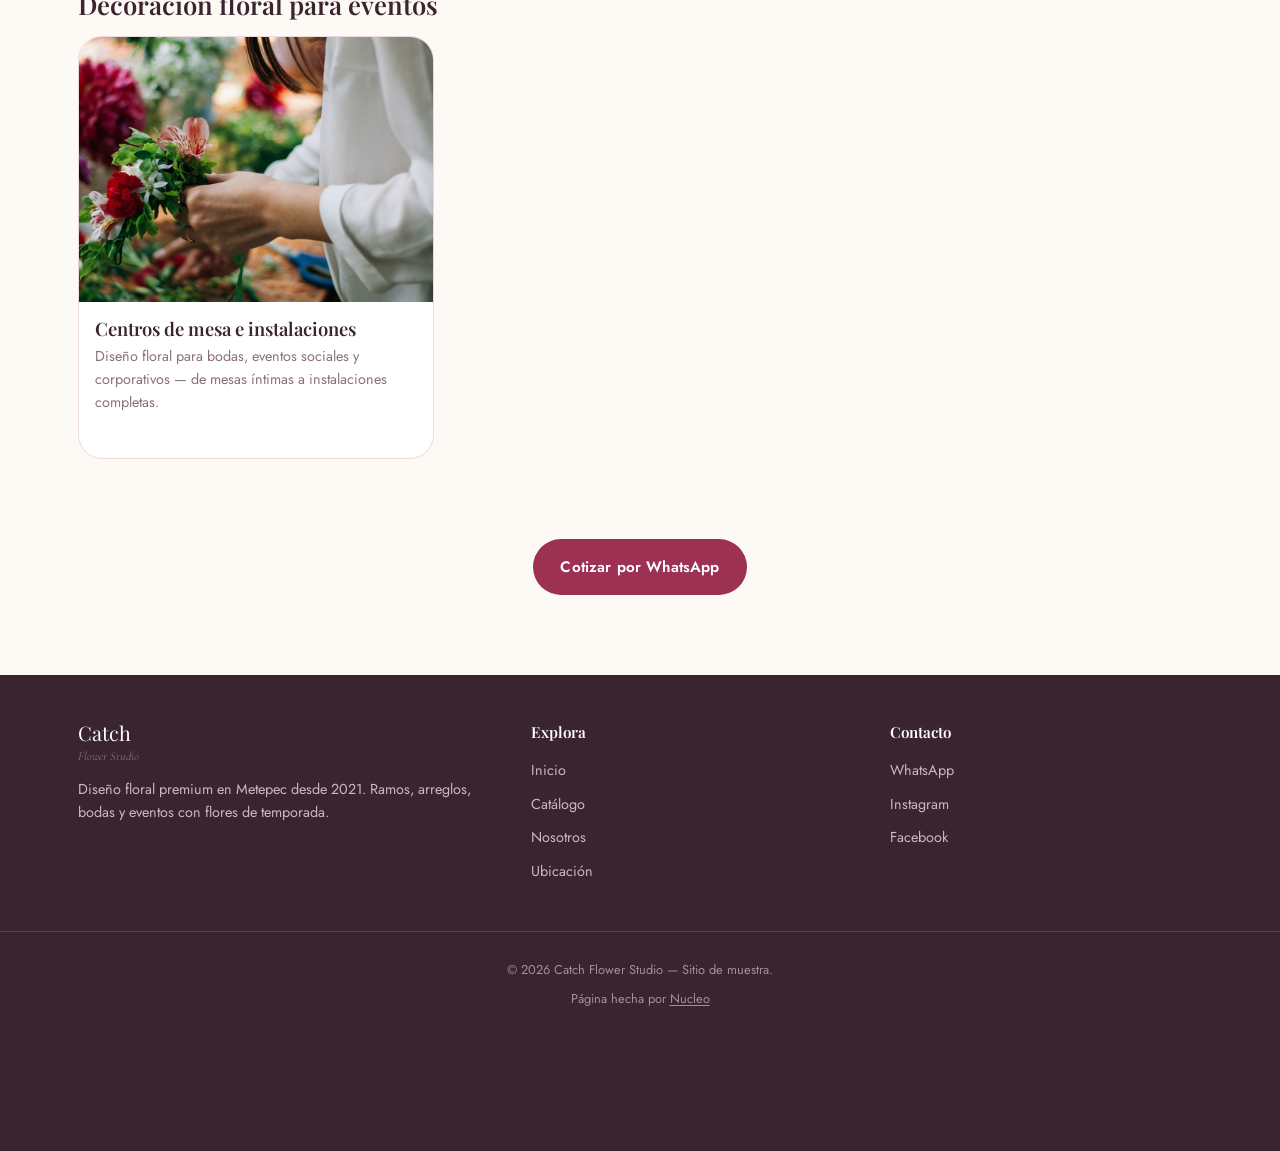
==== commit 04476597: "Agrega crédito 'Página hecha por Nucleo' en el pie Co-Authored-By: Claude Sonnet 5.5 <noreply@anthro" ====
--- a/catalogo.html
+++ b/catalogo.html
@@ -10,15 +10,15 @@
 <link href="https://fonts.googleapis.com/css2?family=Playfair+Display:wght@500;600;700&family=Cormorant+Garamond:ital@1&family=Jost:wght@400;500;600;700&display=swap" rel="stylesheet">
 
 <meta name="description" content="Catálogo de ramos, arreglos, plantas, novias y eventos de Catch Flower Studio — florería en Metepec. Pide por WhatsApp con entrega a domicilio en Metepec y Toluca.">
-<link rel="canonical" href="https://catchflowerstudio.a01771796.workers.dev/catalogo.html">
+<link rel="canonical" href="https://a01771796-alt.github.io/catch-flower/catalogo.html">
 
 <meta property="og:type" content="website">
 <meta property="og:site_name" content="Catch Flower Studio">
 <meta property="og:title" content="Catálogo — Catch Flower Studio">
 <meta property="og:description" content="Ramos, arreglos, plantas, novias y eventos. Florería en Metepec con entrega a domicilio.">
-<meta property="og:url" content="https://catchflowerstudio.a01771796.workers.dev/catalogo.html">
-<meta property="og:image" content="https://catchflowerstudio.a01771796.workers.dev/images/og-image.jpg">
-<meta property="og:image:secure_url" content="https://catchflowerstudio.a01771796.workers.dev/images/og-image.jpg">
+<meta property="og:url" content="https://a01771796-alt.github.io/catch-flower/catalogo.html">
+<meta property="og:image" content="https://a01771796-alt.github.io/catch-flower/images/og-image.jpg">
+<meta property="og:image:secure_url" content="https://a01771796-alt.github.io/catch-flower/images/og-image.jpg">
 <meta property="og:image:type" content="image/jpeg">
 <meta property="og:image:width" content="1200">
 <meta property="og:image:height" content="630">
@@ -28,7 +28,7 @@
 <meta name="twitter:card" content="summary_large_image">
 <meta name="twitter:title" content="Catálogo — Catch Flower Studio">
 <meta name="twitter:description" content="Ramos, arreglos, plantas, novias y eventos. Florería en Metepec con entrega a domicilio.">
-<meta name="twitter:image" content="https://catchflowerstudio.a01771796.workers.dev/images/og-image.jpg">
+<meta name="twitter:image" content="https://a01771796-alt.github.io/catch-flower/images/og-image.jpg">
 
 <link rel="icon" type="image/svg+xml" href="favicon.svg">
 <link rel="stylesheet" href="style.css">
@@ -223,6 +223,7 @@
   </div>
   <div class="footer-bottom">
     © 2026 Catch Flower Studio — Sitio de muestra.
+    <p class="footer-credito">Página hecha por <a href="https://nucleoia.com.mx" target="_blank" rel="noopener">Nucleo</a></p>
   </div>
 </footer>
 
--- a/style.css
+++ b/style.css
@@ -657,3 +657,9 @@
   .whatsapp-float { width: 50px; height: 50px; bottom: 1rem; right: 1rem; }
   .whatsapp-float svg { width: 24px; height: 24px; }
 }
+
+/* Crédito de Nucleo: obligatorio en todo sitio (demo o vendido); solo se quita si Luis lo indica para ese cliente. */
+.footer-credito { font-size: 0.8rem; margin-top: 0.5rem; }
+.footer-credito a { color: inherit; text-decoration: underline; text-underline-offset: 2px; }
+.footer-credito a:hover { opacity: 0.8; }
+.footer-bottom { padding-bottom: calc(58px + 1.5rem + 1rem); } /* libra el botón flotante de WhatsApp */
